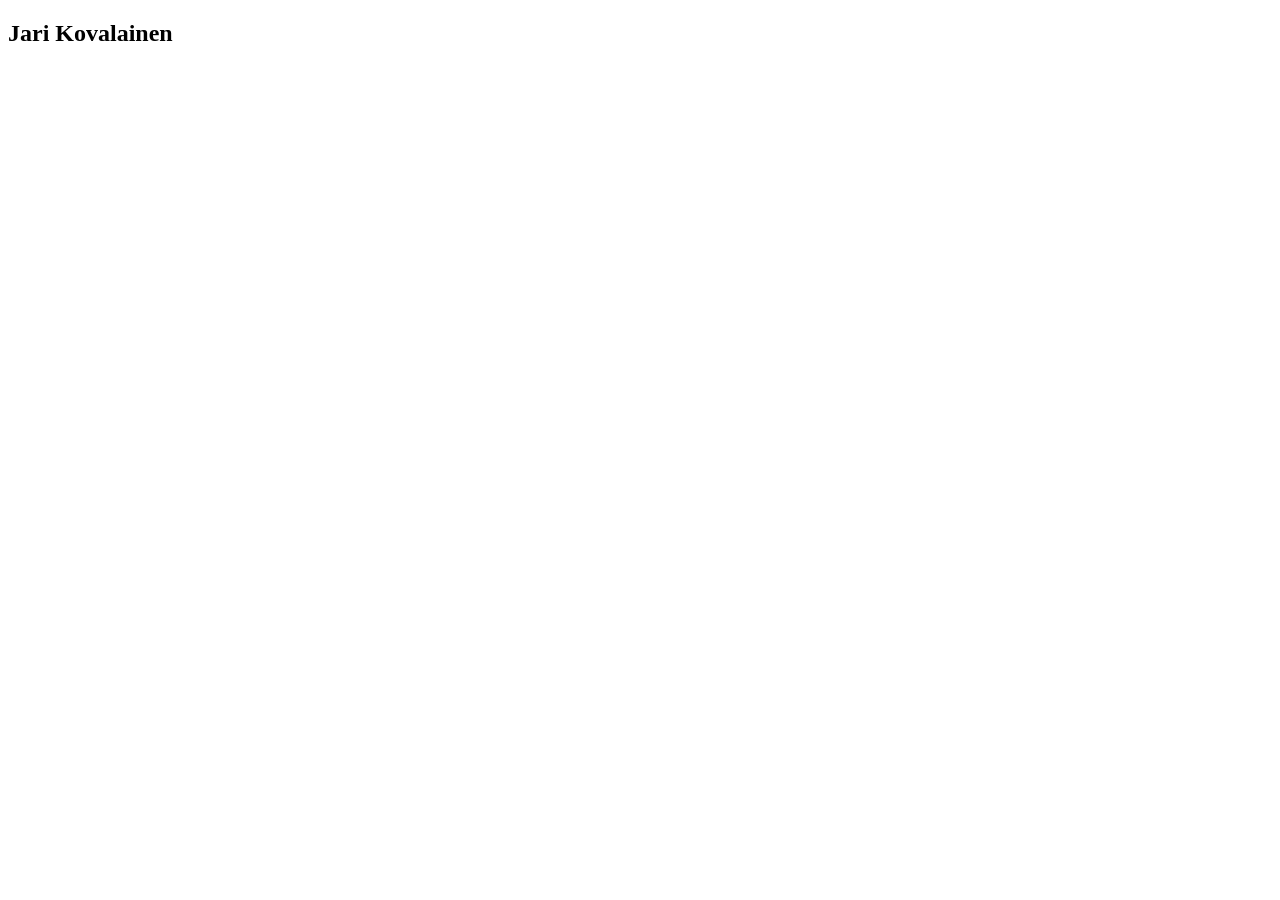
==== Workshop01_Web-development-basics-guide/starter/index.html @ b046a0f8 "first commit-add README.md on my assignment directory." ====
<!DOCTYPE html>
<html lang="en">
<head>
    <meta charset="UTF-8">
    <meta name="viewport" content="width=device-width, initial-scale=1.0">
    <!-- TODO: Add a descriptive title for your page -->
    <title></title>
    
    <!-- Laurea favicon -->
    <link rel="icon" href="./Laurea_favicon.png" type="image/png">
    
    <!-- Link to CSS file -->
    <link rel="stylesheet" href="./css/styles.css">
</head>
<body>
    <!-- TODO Task 3: Add navigation menu here -->
    
    
    <!-- TODO Task 1: Add your main content here -->
    <!-- Use  h2, p, and img tags -->
     <h2>Jari Kovalainen</h2>
    <main>
        <section id="home">
            <!-- Add your heading, subheading, paragraph, and image here -->
            
        </section>
        
        <!-- TODO Task 1 & 3: Add an about section -->
        <section id="about">
            
        </section>
        
        <!-- TODO Task 4: Add contact form section here -->
        <section id="contact">
            
        </section>
    </main>
    
    <!-- Optional: Add a footer -->
    <footer>
        
    </footer>
</body>
</html>
---- Workshop01_Web-development-basics-guide/starter/css/styles.css ----
/* =================================
   CSS Styles for Workshop 01
   ================================= */

/* TODO Task 2: Add your general styles here */

/* Reset and Base Styles */
* {
    /* Add your reset styles here (margin, padding, box-sizing) */

}

body {
    /* Add body styles:  font-family, background-color, color, etc. */

}

/* TODO Task 2: Style your headings */
h1 {
    
}

h2 {
    
}

/* TODO Task 2: Style your paragraphs */
p {
    
}

/* TODO Task 2: Style your images */
img {
    
}

/* TODO Task 3: Navigation Styles */
nav {
    
}

nav ul {
    /* Remove bullets and style the list */
}

nav li {
    /* Display items horizontally */
}

nav a {
    /* Style the links */
}

nav a:hover {
    /* Add hover effect */
}

/* Main Content Styles */
main {
    
}

section {
    /* Add spacing between sections */
}

/* TODO Task 4: Form Styles */
form {
    
}

label {
    
}

input,
textarea {
    /* Style form inputs */
}

button,
input[type="submit"] {
    /* Style the submit button */
}

button:hover,
input[type="submit"]: hover {
    /* Add hover effect for button */
}

/* Footer Styles */
footer {
    
}

/* TODO Task 5: Media Queries for Responsive Design */
/* Tablet styles (optional) */
@media (max-width: 768px) {
    /* Add your tablet/mobile styles here */
    
}

/* Mobile styles */
@media (max-width:  480px) {
    /* Add your mobile-specific styles here */
    
}
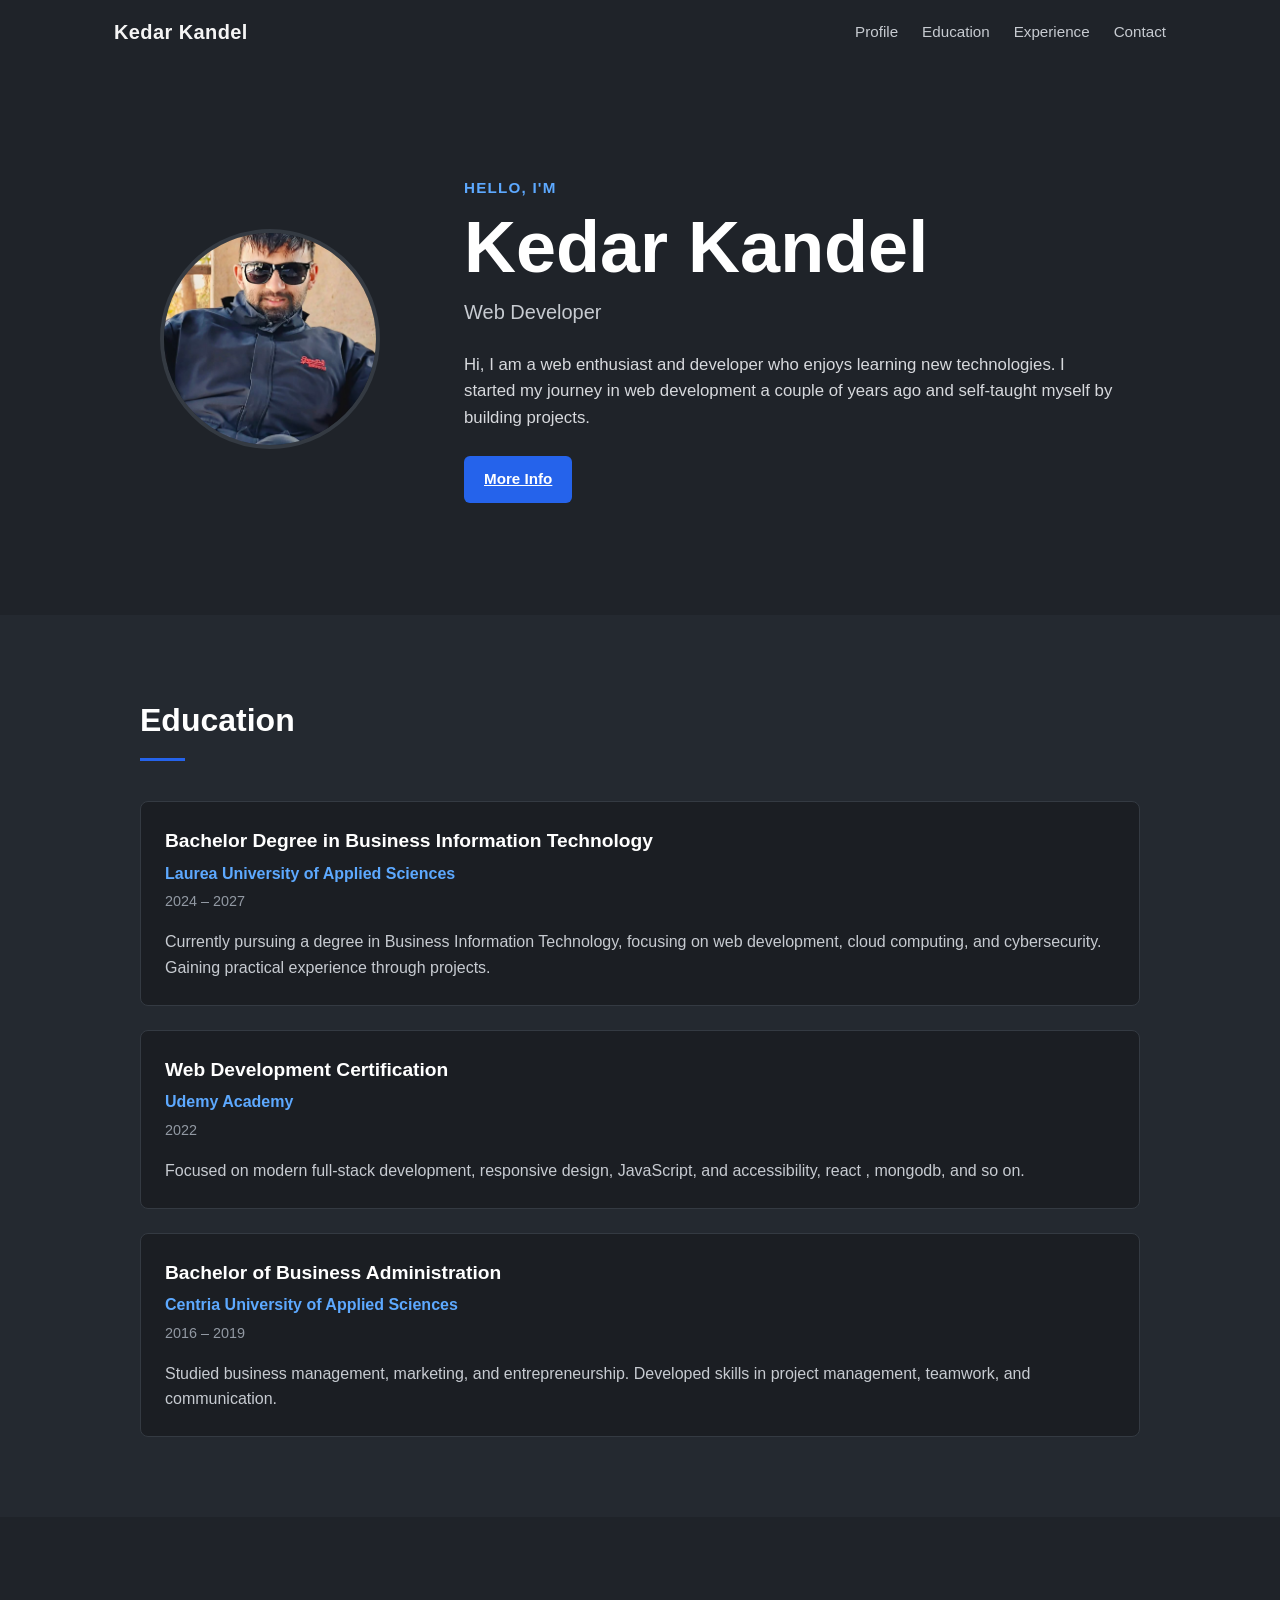
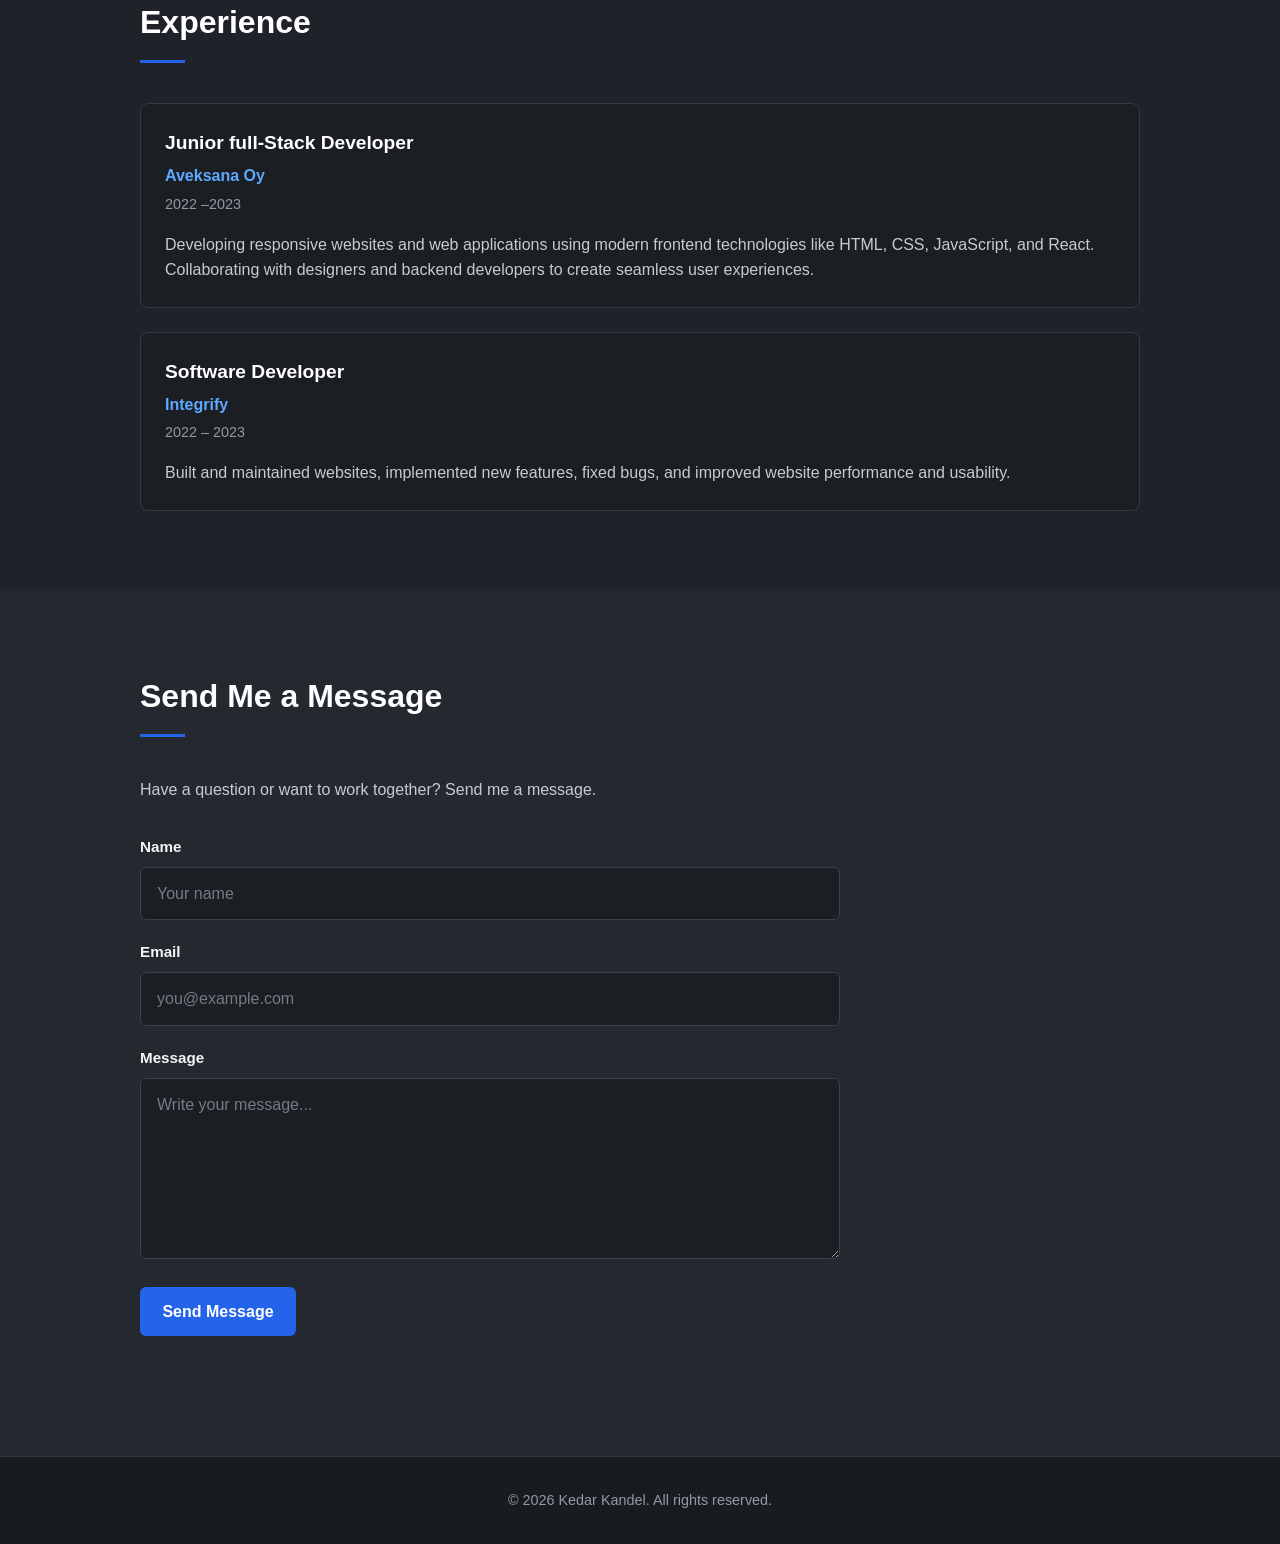
==== commit 268eb400: "added html and css files" ====
--- a/Workshop01_Web-development-basics-guide/starter/index.html
+++ b/Workshop01_Web-development-basics-guide/starter/index.html
@@ -1,44 +1,215 @@
-<!DOCTYPE html>
+<!doctype html>
 <html lang="en">
-<head>
-    <meta charset="UTF-8">
-    <meta name="viewport" content="width=device-width, initial-scale=1.0">
+  <head>
+    <meta charset="UTF-8" />
+    <meta name="viewport" content="width=device-width, initial-scale=1.0" />
     <!-- TODO: Add a descriptive title for your page -->
-    <title></title>
-    
+    <title>Kedar Kandel | Profile</title>
+    <meta
+      name="description"
+      content="Kedar Kandel is a web developer and designer."
+    />
     <!-- Laurea favicon -->
-    <link rel="icon" href="./Laurea_favicon.png" type="image/png">
-    
+    <link rel="icon" href="./Laurea_favicon.png" type="image/png" />
+
     <!-- Link to CSS file -->
-    <link rel="stylesheet" href="./css/styles.css">
-</head>
-<body>
+    <link rel="stylesheet" href="./css/styles.css" />
+  </head>
+  <body>
     <!-- TODO Task 3: Add navigation menu here -->
-    
-    
+    <nav class="navbar" aria-label="Main navigation">
+      <a href="#profile" class="navbar-brand">Kedar Kandel</a>
+
+      <ul class="nav-list">
+        <li class="nav-item">
+          <a href="#profile" class="nav-link">Profile</a>
+        </li>
+        <li class="nav-item">
+          <a href="#education" class="nav-link">Education</a>
+        </li>
+        <li class="nav-item">
+          <a href="#experience" class="nav-link">Experience</a>
+        </li>
+        <li class="nav-item">
+          <a href="#contact" class="nav-link">Contact</a>
+        </li>
+      </ul>
+    </nav>
     <!-- TODO Task 1: Add your main content here -->
     <!-- Use  h2, p, and img tags -->
-     <h2>Jari Kovalainen</h2>
-    <main>
-        <section id="home">
-            <!-- Add your heading, subheading, paragraph, and image here -->
-            
-        </section>
-        
-        <!-- TODO Task 1 & 3: Add an about section -->
-        <section id="about">
-            
-        </section>
-        
-        <!-- TODO Task 4: Add contact form section here -->
-        <section id="contact">
-            
-        </section>
+   
+    <main class="main-content">
+      <section id="profile" class="profile-section">
+        <div class="profile-container">
+          <img
+            src="images/profile.jpg"
+            alt="Profile image of Kedar Kandel"
+            class="profile-image"
+          />
+
+          <div class="profile-content">
+            <p class="profile-label">Hello, I'm</p>
+
+            <h2 class="profile-name">Kedar Kandel</h2>
+
+            <p class="profile-title">Web Developer</p>
+
+            <p class="profile-description">
+              Hi, I am a web enthusiast and developer who enjoys learning new
+              technologies. I started my journey in web development a couple of
+              years ago and self-taught myself by building projects.
+            </p>
+            <a
+              href="https://github.com/KedarKandel"
+              target="_blank"
+              rel="noopener noreferrer"
+              class="btn btn-primary"
+              >More Info</a
+            >
+          </div>
+        </div>
+      </section>
+
+      <!-- TODO Task 1 & 3: Add an education section -->
+      <section id="education" class="education-section">
+        <div class="section-container">
+          <h2 class="section-title">Education</h2>
+
+          <div class="education-list">
+            <article class="education-item">
+              <h3 class="education-degree">
+                Bachelor Degree in Business Information Technology
+              </h3>
+              <p class="education-school">
+                Laurea University of Applied Sciences
+              </p>
+              <p class="education-period">2024 – 2027</p>
+              <p class="education-description">
+                Currently pursuing a degree in Business Information Technology,
+                focusing on web development, cloud computing, and cybersecurity.
+                Gaining practical experience through projects.
+              </p>
+            </article>
+
+            <article class="education-item">
+              <h3 class="education-degree">Web Development Certification</h3>
+              <p class="education-school">Udemy Academy</p>
+              <p class="education-period">2022</p>
+              <p class="education-description">
+                Focused on modern full-stack development, responsive design,
+                JavaScript, and accessibility, react , mongodb, and so on.
+              </p>
+            </article>
+
+            <article class="education-item">
+              <h3 class="education-degree">
+                Bachelor of Business Administration
+              </h3>
+              <p class="education-school">
+                Centria University of Applied Sciences
+              </p>
+              <p class="education-period">2016 – 2019</p>
+              <p class="education-description">
+                Studied business management, marketing, and entrepreneurship.
+                Developed skills in project management, teamwork, and
+                communication.
+              </p>
+            </article>
+          </div>
+        </div>
+      </section>
+
+      <section id="experience" class="experience-section">
+        <div class="section-container">
+          <h2 class="section-title">Experience</h2>
+
+          <div class="experience-list">
+            <article class="experience-item">
+              <h3 class="experience-role">Junior full-Stack Developer</h3>
+              <p class="experience-company">Aveksana Oy</p>
+              <p class="experience-period">2022 –2023</p>
+
+              <p class="experience-description">
+                Developing responsive websites and web applications using modern
+                frontend technologies like HTML, CSS, JavaScript, and React.
+                Collaborating with designers and backend developers to create
+                seamless user experiences.
+              </p>
+            </article>
+
+            <article class="experience-item">
+              <h3 class="experience-role">Software Developer</h3>
+              <p class="experience-company">Integrify</p>
+              <p class="experience-period">2022 – 2023</p>
+
+              <p class="experience-description">
+                Built and maintained websites, implemented new features, fixed
+                bugs, and improved website performance and usability.
+              </p>
+            </article>
+          </div>
+        </div>
+      </section>
+
+      <!-- TODO Task 4: Add contact form section here -->
+      <section id="contact" class="contact-section">
+        <div class="section-container">
+          <h2 class="section-title">Send Me a Message</h2>
+
+          <p class="contact-intro">
+            Have a question or want to work together? Send me a message.
+          </p>
+
+          <form class="contact-form" action="#" method="post">
+            <div class="form-group">
+              <label for="name" class="form-label">Name</label>
+              <input
+                type="text"
+                id="name"
+                name="name"
+                class="form-input"
+                placeholder="Your name"
+                autocomplete="name"
+                required
+              />
+            </div>
+
+            <div class="form-group">
+              <label for="email" class="form-label">Email</label>
+              <input
+                type="email"
+                id="email"
+                name="email"
+                class="form-input"
+                placeholder="you@example.com"
+                autocomplete="email"
+                required
+              />
+            </div>
+
+            <div class="form-group">
+              <label for="message" class="form-label">Message</label>
+              <textarea
+                id="message"
+                name="message"
+                class="form-textarea"
+                rows="6"
+                placeholder="Write your message..."
+                required
+              ></textarea>
+            </div>
+
+            <button type="submit" class="form-submit">Send Message</button>
+
+            <p class="form-status" id="form-status" aria-live="polite"></p>
+          </form>
+        </div>
+      </section>
     </main>
-    
+
     <!-- Optional: Add a footer -->
-    <footer>
-        
+    <footer class="site-footer">
+      <p class="footer-text">&copy; 2026 Kedar Kandel. All rights reserved.</p>
     </footer>
-</body>
-</html>+  </body>
+</html>
--- a/Workshop01_Web-development-basics-guide/starter/css/styles.css
+++ b/Workshop01_Web-development-basics-guide/starter/css/styles.css
@@ -1,107 +1,457 @@
-/* =================================
-   CSS Styles for Workshop 01
-   ================================= */
-
-/* TODO Task 2: Add your general styles here */
-
-/* Reset and Base Styles */
+/* 
+  Root leve styles
+ */
+
 * {
-    /* Add your reset styles here (margin, padding, box-sizing) */
-
+  margin: 0;
+  padding: 0;
+  box-sizing: border-box;
+}
+
+html {
+  scroll-behavior: smooth;
 }
 
 body {
-    /* Add body styles:  font-family, background-color, color, etc. */
-
-}
-
-/* TODO Task 2: Style your headings */
-h1 {
-    
-}
-
-h2 {
-    
-}
-
-/* TODO Task 2: Style your paragraphs */
-p {
-    
-}
-
-/* TODO Task 2: Style your images */
+  font-family: Arial, Helvetica, sans-serif;
+  line-height: 1.6;
+  background-color: #1f2329;
+  color: #f5f5f5;
+}
+
+nav a {
+  color: inherit;
+  text-decoration: none;
+}
+
 img {
-    
-}
-
-/* TODO Task 3: Navigation Styles */
-nav {
-    
-}
-
-nav ul {
-    /* Remove bullets and style the list */
-}
-
-nav li {
-    /* Display items horizontally */
-}
-
-nav a {
-    /* Style the links */
-}
-
-nav a:hover {
-    /* Add hover effect */
-}
-
-/* Main Content Styles */
-main {
-    
+  max-width: 100%;
+  display: block;
+}
+
+
+/* Navigation */
+
+.site-header {
+  position: sticky;
+  top: 0;
+  z-index: 1000;
+
+  background-color: #181b20;
+  border-bottom: 1px solid #343a42;
+}
+
+.navbar {
+  max-width: 1100px;
+  margin: 0 auto;
+  padding: 1rem 1.5rem;
+
+  display: flex;
+  align-items: center;
+  justify-content: space-between;
+  gap: 2rem;
+}
+
+.navbar-brand {
+  font-size: 1.25rem;
+  font-weight: 700;
+  letter-spacing: 0.02em;
+}
+
+.nav-list {
+  list-style: none;
+
+  display: flex;
+  align-items: center;
+  gap: 1.5rem;
+}
+
+.nav-link {
+  color: #c7cbd1;
+  font-size: 0.95rem;
+
+  transition:
+    color 0.2s ease,
+    background-color 0.2s ease;
+}
+
+.nav-link:hover,
+.nav-link:focus-visible {
+  color: #ffffff;
+}
+
+
+/* main content*/
+
+.main-content {
+  width: 100%;
 }
 
 section {
-    /* Add spacing between sections */
-}
-
-/* TODO Task 4: Form Styles */
-form {
-    
-}
-
-label {
-    
-}
-
-input,
-textarea {
-    /* Style form inputs */
-}
-
-button,
-input[type="submit"] {
-    /* Style the submit button */
-}
-
-button:hover,
-input[type="submit"]: hover {
-    /* Add hover effect for button */
-}
-
-/* Footer Styles */
-footer {
-    
-}
-
-/* TODO Task 5: Media Queries for Responsive Design */
-/* Tablet styles (optional) */
-@media (max-width: 768px) {
-    /* Add your tablet/mobile styles here */
-    
-}
-
-/* Mobile styles */
-@media (max-width:  480px) {
-    /* Add your mobile-specific styles here */
-    
+  scroll-margin-top: 80px;
+}
+
+.section-container,
+.profile-container {
+  width: min(100% - 3rem, 1000px);
+  margin: 0 auto;
+}
+
+
+/* profile section*/
+
+.profile-section {
+  padding: 7rem 0;
+  background-color: #1f2329;
+}
+
+.profile-container {
+  display: grid;
+  grid-template-columns: 260px 1fr;
+  align-items: center;
+  gap: 4rem;
+}
+
+.profile-image {
+  width: 220px;
+  height: 220px;
+  object-fit: cover;
+
+  border-radius: 50%;
+  border: 4px solid #343a42;
+
+  margin: 0 auto;
+}
+
+.profile-label {
+  color: #5da9ff;
+  font-size: 0.95rem;
+  font-weight: 600;
+  letter-spacing: 0.08em;
+  text-transform: uppercase;
+
+  margin-bottom: 0.5rem;
+}
+
+.profile-name {
+  color: #ffffff;
+  font-size: clamp(2.5rem, 6vw, 4.5rem);
+  line-height: 1.1;
+  margin-bottom: 0.5rem;
+}
+
+.profile-title {
+  color: #c7cbd1;
+  font-size: 1.25rem;
+  margin-bottom: 1.5rem;
+}
+
+.profile-description {
+  max-width: 650px;
+  color: #d7d9dd;
+  font-size: 1.05rem;
+}
+
+
+/* buttons */
+
+.btn {
+  display: inline-block;
+
+  padding: 0.7rem 1.25rem;
+  margin-top: 1.5rem;
+
+  border-radius: 6px;
+
+  font-size: 0.95rem;
+  font-weight: 600;
+
+  transition:
+    background-color 0.2s ease,
+    transform 0.2s ease,
+    box-shadow 0.2s ease;
+}
+
+.btn-primary {
+  background-color: #2563eb;
+  color: #ffffff;
+}
+
+.btn-primary:hover,
+.btn-primary:focus-visible {
+  background-color: #3b82f6;
+  transform: translateY(-2px);
+  box-shadow: 0 6px 18px rgba(37, 99, 235, 0.25);
+}
+
+
+/* common used styles */
+
+.education-section,
+.experience-section,
+.contact-section {
+  padding: 5rem 0;
+}
+
+.education-section {
+  background-color: #242930;
+}
+
+.experience-section {
+  background-color: #1f2329;
+}
+
+.contact-section {
+  background-color: #242930;
+}
+
+.section-title {
+  color: #ffffff;
+  font-size: 2rem;
+  margin-bottom: 2.5rem;
+
+  position: relative;
+}
+
+.section-title::after {
+  content: "";
+
+  display: block;
+  width: 45px;
+  height: 3px;
+
+  margin-top: 0.75rem;
+
+  background-color: #2563eb;
+}
+
+
+/* Education & Experience */
+
+.education-list,
+.experience-list {
+  display: grid;
+  gap: 1.5rem;
+}
+
+.education-item,
+.experience-item {
+  padding: 1.5rem;
+
+  background-color: #1b1e23;
+  border: 1px solid #343a42;
+  border-radius: 8px;
+
+  transition:
+    border-color 0.2s ease,
+    transform 0.2s ease;
+}
+
+.education-item:hover,
+.experience-item:hover {
+  border-color: #4b5563;
+  transform: translateY(-2px);
+}
+
+.education-degree,
+.experience-role {
+  color: #ffffff;
+  font-size: 1.2rem;
+  margin-bottom: 0.25rem;
+}
+
+.education-school,
+.experience-company {
+  color: #5da9ff;
+  font-weight: 600;
+  margin-bottom: 0.25rem;
+}
+
+.education-period,
+.experience-period {
+  color: #9299a3;
+  font-size: 0.9rem;
+  margin-bottom: 1rem;
+}
+
+.education-description,
+.experience-description {
+  color: #c7cbd1;
+}
+
+
+/* contact */
+
+.contact-intro {
+  color: #c7cbd1;
+  margin-bottom: 2rem;
+}
+
+.contact-form {
+  max-width: 700px;
+}
+
+.form-group {
+  margin-bottom: 1.25rem;
+}
+
+.form-label {
+  display: block;
+
+  color: #f5f5f5;
+  font-size: 0.95rem;
+  font-weight: 600;
+
+  margin-bottom: 0.5rem;
+}
+
+.form-input,
+.form-textarea {
+  width: 100%;
+
+  padding: 0.8rem 1rem;
+
+  background-color: #1b1e23;
+  color: #ffffff;
+
+  border: 1px solid #3a414a;
+  border-radius: 6px;
+
+  font: inherit;
+
+  outline: none;
+
+  transition:
+    border-color 0.2s ease,
+    box-shadow 0.2s ease;
+}
+
+.form-input::placeholder,
+.form-textarea::placeholder {
+  color: #747b85;
+}
+
+.form-input:focus,
+.form-textarea:focus {
+  border-color: #3b82f6;
+  box-shadow: 0 0 0 3px rgba(59, 130, 246, 0.15);
+}
+
+.form-textarea {
+  min-height: 150px;
+  resize: vertical;
+}
+
+.form-submit {
+  padding: 0.75rem 1.4rem;
+
+  border: none;
+  border-radius: 6px;
+
+  background-color: #2563eb;
+  color: #ffffff;
+
+  font: inherit;
+  font-weight: 600;
+
+  cursor: pointer;
+
+  transition:
+    background-color 0.2s ease,
+    transform 0.2s ease,
+    box-shadow 0.2s ease;
+}
+
+.form-submit:hover,
+.form-submit:focus-visible {
+  background-color: #3b82f6;
+  transform: translateY(-2px);
+  box-shadow: 0 6px 18px rgba(37, 99, 235, 0.25);
+}
+
+.form-status {
+  margin-top: 1rem;
+  color: #5da9ff;
+}
+
+
+/* footer */
+
+.site-footer {
+  padding: 2rem 1.5rem;
+
+  background-color: #181b20;
+  border-top: 1px solid #343a42;
+
+  text-align: center;
+}
+
+.footer-text {
+  color: #9299a3;
+  font-size: 0.9rem;
+}
+
+
+/* responsive */
+
+@media (max-width: 700px) {
+  .navbar {
+    flex-direction: column;
+    gap: 0.75rem;
+  }
+
+  .nav-list {
+    gap: 1rem;
+    flex-wrap: wrap;
+    justify-content: center;
+  }
+
+  .profile-section {
+    padding: 5rem 0;
+  }
+
+  .profile-container {
+    grid-template-columns: 1fr;
+    text-align: center;
+    gap: 2rem;
+  }
+
+  .profile-image {
+    width: 180px;
+    height: 180px;
+  }
+
+  .profile-description {
+    margin: 0 auto;
+  }
+
+  .section-title::after {
+    margin-left: auto;
+    margin-right: auto;
+  }
+
+  .education-section,
+  .experience-section,
+  .contact-section {
+    padding: 4rem 0;
+  }
+}
+
+
+
+  /*Form Status Messages*/
+
+.form-status {
+  min-height: 1.5rem;
+  margin-top: 1rem;
+  font-size: 0.95rem;
+  font-weight: 500;
+}
+
+.form-status-success {
+  color: #4ade80;
+}
+
+.form-status-error {
+  color: #f87171;
 }
